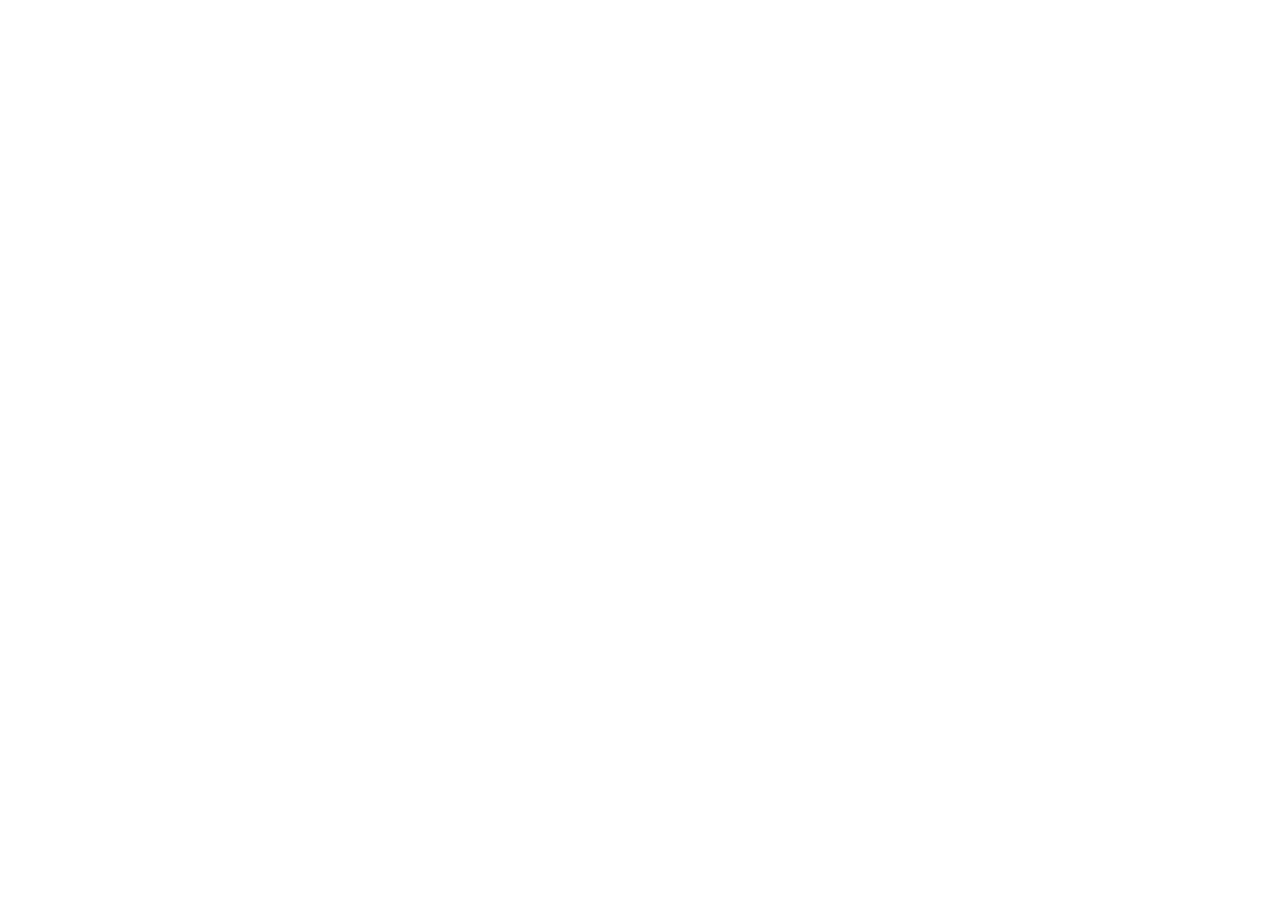
==== Web/index.html @ e0dead65 "Adiciona páginas e estilos apenas." ====
<!DOCTYPE html>
<html lang="pt-br">
<head>
    <meta charset="UTF-8">
    <meta name="viewport" content="width=device-width, initial-scale=1.0">
    <title>Voltrack</title>
</head>
<body>
    
</body>
</html>
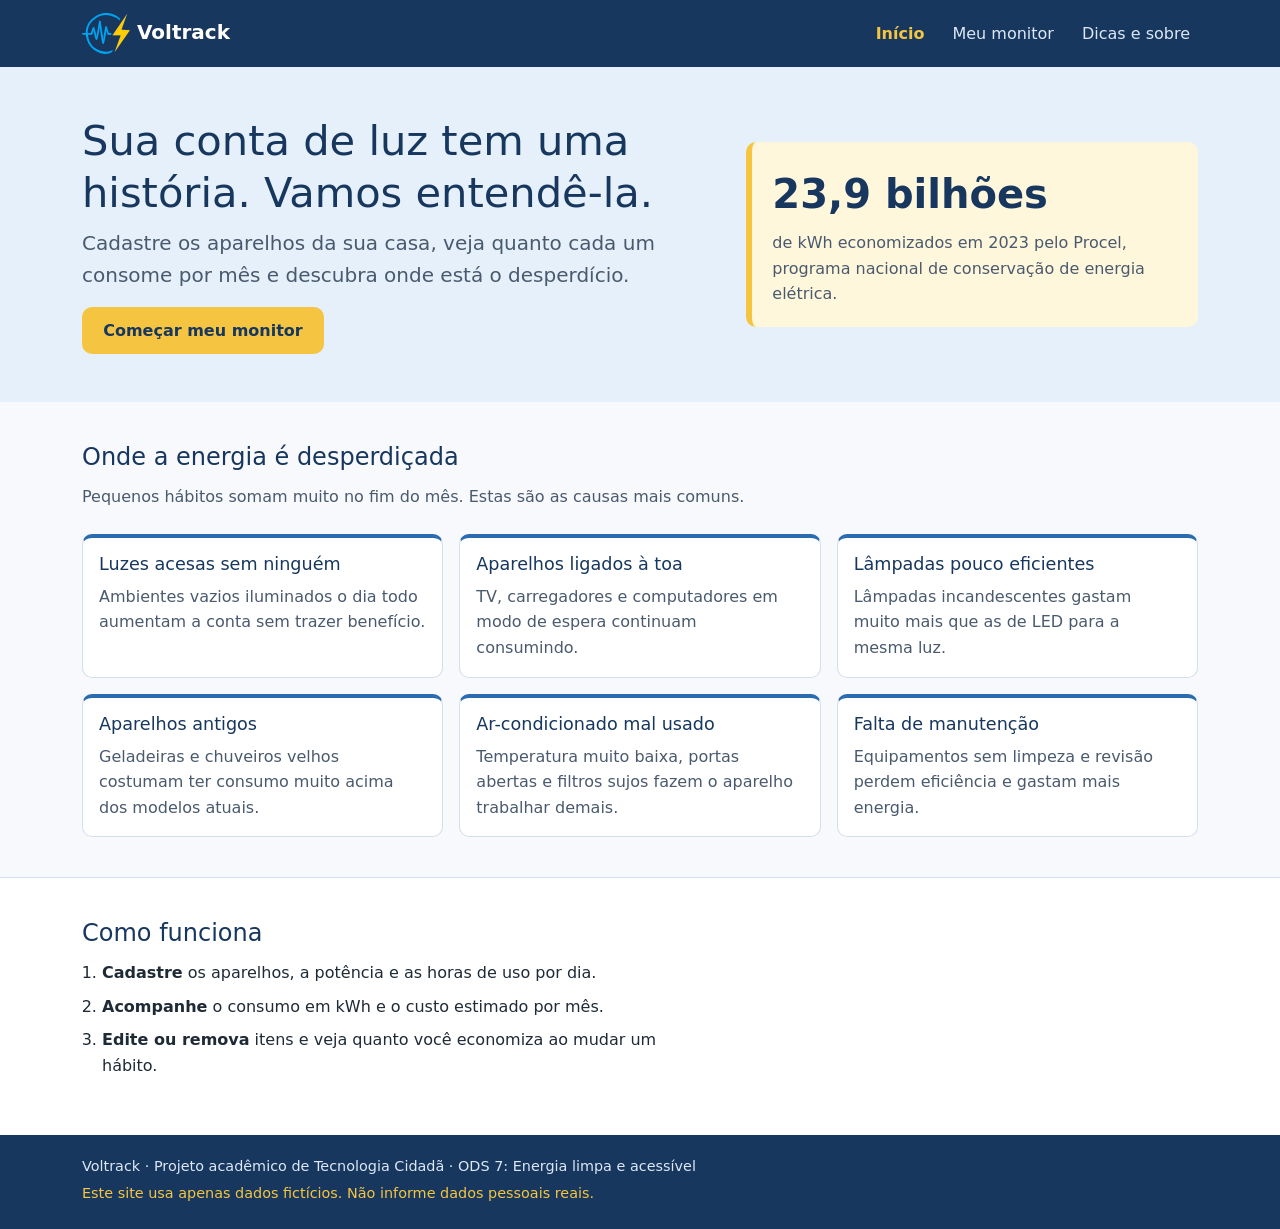
==== commit c0a5ee8f: "Adiciona Index, Estilos e logo. Escreve Readme" ====
--- a/Web/index.html
+++ b/Web/index.html
@@ -1,11 +1,127 @@
 <!DOCTYPE html>
-<html lang="pt-br">
+<html lang="pt-BR">
 <head>
-    <meta charset="UTF-8">
-    <meta name="viewport" content="width=device-width, initial-scale=1.0">
-    <title>Voltrack</title>
+  <meta charset="UTF-8">
+  <meta name="viewport" content="width=device-width, initial-scale=1">
+  <meta name="description" content="Voltrack: acompanhe o consumo dos aparelhos da sua casa e reduza o desperdício de energia elétrica.">
+  <title>Voltrack | Início</title>
+  <!-- Bootstrap (biblioteca de terceiros, citar no relatório) -->
+  <link href="https://cdn.jsdelivr.net/npm/bootstrap@5.3.3/dist/css/bootstrap.min.css" rel="stylesheet">
+  <link rel="stylesheet" href="styles/styles.css">
 </head>
 <body>
-    
+
+  <a class="skip-link" href="#conteudo">Ir para o conteúdo</a>
+
+  <header class="site-header">
+    <!-- Navbar do Bootstrap (uso exigido pela atividade) -->
+    <nav class="navbar navbar-expand" aria-label="Navegação principal">
+      <div class="container">
+        <a class="navbar-brand" href="index.html">
+          <img src="img/LOGO_Voltrack.svg" alt="Voltrack" width="48" height="41"> Voltrack
+        </a>
+        <ul class="navbar-nav ms-auto">
+            <li class="nav-item"><a class="nav-link active" aria-current="page" href="index.html">Início</a></li>
+            <li class="nav-item"><a class="nav-link" href="monitor.html">Meu monitor</a></li>
+            <li class="nav-item"><a class="nav-link" href="sobre.html">Dicas e sobre</a></li>
+          </ul>
+      </div>
+    </nav>
+  </header>
+
+  <main id="conteudo">
+
+    <section class="hero">
+      <div class="container hero-grid">
+        <div class="hero-text">
+          <h1>Sua conta de luz tem uma história. Vamos entendê-la.</h1>
+          <p class="lead">Cadastre os aparelhos da sua casa, veja quanto cada um consome por mês e descubra onde está o desperdício.</p>
+          <a class="btn btn-destaque" href="monitor.html">Começar meu monitor</a>
+        </div>
+        <aside class="hero-dado" aria-label="Dado público">
+          <p class="dado-numero">23,9 bilhões</p>
+          <p class="dado-legenda">de kWh economizados em 2023 pelo Procel, programa nacional de conservação de energia elétrica.</p>
+        </aside>
+      </div>
+    </section>
+
+    <section class="secao" aria-labelledby="titulo-causas">
+      <div class="container">
+        <h2 id="titulo-causas">Onde a energia é desperdiçada</h2>
+        <p class="secao-intro">Pequenos hábitos somam muito no fim do mês. Estas são as causas mais comuns.</p>
+
+        <!-- Grid e cards do Bootstrap -->
+        <div class="row g-3">
+          <div class="col-12 col-sm-6 col-lg-4">
+            <article class="card card-causa h-100">
+              <div class="card-body">
+                <h3 class="card-title">Luzes acesas sem ninguém</h3>
+                <p class="card-text">Ambientes vazios iluminados o dia todo aumentam a conta sem trazer benefício.</p>
+              </div>
+            </article>
+          </div>
+          <div class="col-12 col-sm-6 col-lg-4">
+            <article class="card card-causa h-100">
+              <div class="card-body">
+                <h3 class="card-title">Aparelhos ligados à toa</h3>
+                <p class="card-text">TV, carregadores e computadores em modo de espera continuam consumindo.</p>
+              </div>
+            </article>
+          </div>
+          <div class="col-12 col-sm-6 col-lg-4">
+            <article class="card card-causa h-100">
+              <div class="card-body">
+                <h3 class="card-title">Lâmpadas pouco eficientes</h3>
+                <p class="card-text">Lâmpadas incandescentes gastam muito mais que as de LED para a mesma luz.</p>
+              </div>
+            </article>
+          </div>
+          <div class="col-12 col-sm-6 col-lg-4">
+            <article class="card card-causa h-100">
+              <div class="card-body">
+                <h3 class="card-title">Aparelhos antigos</h3>
+                <p class="card-text">Geladeiras e chuveiros velhos costumam ter consumo muito acima dos modelos atuais.</p>
+              </div>
+            </article>
+          </div>
+          <div class="col-12 col-sm-6 col-lg-4">
+            <article class="card card-causa h-100">
+              <div class="card-body">
+                <h3 class="card-title">Ar-condicionado mal usado</h3>
+                <p class="card-text">Temperatura muito baixa, portas abertas e filtros sujos fazem o aparelho trabalhar demais.</p>
+              </div>
+            </article>
+          </div>
+          <div class="col-12 col-sm-6 col-lg-4">
+            <article class="card card-causa h-100">
+              <div class="card-body">
+                <h3 class="card-title">Falta de manutenção</h3>
+                <p class="card-text">Equipamentos sem limpeza e revisão perdem eficiência e gastam mais energia.</p>
+              </div>
+            </article>
+          </div>
+        </div>
+      </div>
+    </section>
+
+    <section class="secao secao-passos" aria-labelledby="titulo-como">
+      <div class="container">
+        <h2 id="titulo-como">Como funciona</h2>
+        <ol class="passos">
+          <li><strong>Cadastre</strong> os aparelhos, a potência e as horas de uso por dia.</li>
+          <li><strong>Acompanhe</strong> o consumo em kWh e o custo estimado por mês.</li>
+          <li><strong>Edite ou remova</strong> itens e veja quanto você economiza ao mudar um hábito.</li>
+        </ol>
+      </div>
+    </section>
+
+  </main>
+
+  <footer class="site-footer">
+    <div class="container">
+      <p>Voltrack · Projeto acadêmico de Tecnologia Cidadã · ODS 7: Energia limpa e acessível</p>
+      <p class="footer-nota">Este site usa apenas dados fictícios. Não informe dados pessoais reais.</p>
+    </div>
+  </footer>
 </body>
-</html>+</html>
--- a/Web/styles/styles.css
+++ b/Web/styles/styles.css
@@ -0,0 +1,256 @@
+/* =========================================================
+   Voltrack - Folha de estilo (Mobile First)
+   Ordem: variáveis > base > componentes > media queries
+   ========================================================= */
+
+/* ---------- 1. Variáveis (paleta azul + amarelo, confortável) ---------- */
+:root {
+  --azul-escuro: #17375e;   /* textos de destaque, rodapé */
+  --azul: #2b6cb0;          /* cor principal */
+  --azul-claro: #e6f0fa;    /* fundos suaves */
+  --amarelo: #f5c542;       /* destaque / botões */
+  --amarelo-escuro: #e0ae22;
+  --amarelo-claro: #fff7dc; /* fundo de avisos */
+  --fundo: #f7f9fc;
+  --texto: #1f2a37;
+  --texto-suave: #4a5a6e;
+  --borda: #d5dfeb;
+  --erro: #b42318;
+  --sucesso: #1a7f4b;
+  --raio: 10px;
+}
+
+/* ---------- 2. Base ---------- */
+*, *::before, *::after { box-sizing: border-box; }
+
+body {
+  margin: 0;
+  font-family: "Segoe UI", system-ui, -apple-system, Roboto, Arial, sans-serif;
+  font-size: 1rem;
+  line-height: 1.6;
+  color: var(--texto);
+  background: var(--fundo);
+  /* Rodapé sempre embaixo, mesmo em páginas curtas */
+  min-height: 100vh;
+  display: flex;
+  flex-direction: column;
+}
+main { flex: 1; }
+
+h1, h2, h3 { color: var(--azul-escuro); line-height: 1.25; }
+h1 { font-size: 1.75rem; margin: 0 0 .5rem; }
+h2 { font-size: 1.35rem; margin: 0 0 .75rem; }
+h3 { font-size: 1.1rem; }
+p { max-width: 70ch; }
+
+a:focus-visible, button:focus-visible, input:focus-visible, select:focus-visible {
+  outline: 3px solid var(--amarelo-escuro);
+  outline-offset: 2px;
+}
+
+.skip-link {
+  position: absolute; left: -999px; top: 0;
+  background: var(--amarelo); color: var(--azul-escuro);
+  padding: .5rem 1rem; z-index: 100;
+}
+.skip-link:focus { left: 0; }
+
+/* ---------- 3. Cabeçalho e navbar (Bootstrap personalizado) ---------- */
+.site-header { background: var(--azul-escuro); }
+.navbar .navbar-brand { color: #fff; font-weight: 700; }
+.navbar .navbar-brand:hover { color: var(--amarelo); }
+.brand-mark { color: var(--amarelo); }
+.navbar-nav { flex-wrap: wrap; gap: 0 .75rem; }  /* menu sempre visível, sem JS */
+.navbar .nav-link { color: #dce8f6; padding: .6rem .5rem; }
+.navbar .nav-link:hover { color: #fff; }
+.navbar .nav-link.active {
+  color: var(--amarelo);
+  font-weight: 600;
+}
+
+/* ---------- 4. Botões ---------- */
+.btn-destaque {
+  background: var(--amarelo);
+  color: var(--azul-escuro);
+  font-weight: 600;
+  border: 2px solid var(--amarelo);
+  padding: .6rem 1.2rem;
+  border-radius: var(--raio);
+}
+.btn-destaque:hover { background: var(--amarelo-escuro); border-color: var(--amarelo-escuro); color: var(--azul-escuro); }
+
+.btn-secundario {
+  background: transparent;
+  color: var(--azul);
+  border: 2px solid var(--azul);
+  padding: .6rem 1.2rem;
+  border-radius: var(--raio);
+  font-weight: 600;
+}
+.btn-secundario:hover { background: var(--azul-claro); color: var(--azul-escuro); }
+
+/* ---------- 5. Página inicial ---------- */
+.hero { background: var(--azul-claro); padding: 2rem 0; }
+.hero-grid { display: grid; gap: 1.5rem; }
+.hero-text .lead { color: var(--texto-suave); }
+
+.hero-dado {
+  background: var(--amarelo-claro);
+  border-left: 6px solid var(--amarelo);
+  border-radius: var(--raio);
+  padding: 1.25rem;
+}
+.dado-numero { margin: 0; font-size: 2rem; font-weight: 700; color: var(--azul-escuro); }
+.dado-legenda { margin: .25rem 0 0; color: var(--texto-suave); }
+
+.secao { padding: 2.5rem 0; }
+.secao-intro { color: var(--texto-suave); margin-bottom: 1.5rem; }
+.secao-passos { background: #fff; border-top: 1px solid var(--borda); }
+
+.card-causa { border: 1px solid var(--borda); border-radius: var(--raio); border-top: 4px solid var(--azul); }
+.card-causa .card-title { color: var(--azul-escuro); }
+.card-causa .card-text { color: var(--texto-suave); }
+
+.passos { padding-left: 1.25rem; max-width: 60ch; }
+.passos li { margin-bottom: .5rem; }
+
+/* ---------- 6. Página do monitor ---------- */
+.pagina-monitor, .pagina-sobre { padding-top: 2rem; padding-bottom: 2.5rem; }
+
+/* Mobile: tudo em uma coluna */
+.monitor-grid { display: grid; gap: 1.25rem; }
+
+.painel {
+  background: #fff;
+  border: 1px solid var(--borda);
+  border-radius: var(--raio);
+  padding: 1.25rem;
+}
+.painel-resumo { background: var(--azul-claro); border-color: #c5d9ee; }
+
+/* Formulário */
+.campo { margin-bottom: 1rem; }
+.campo label { display: block; font-weight: 600; margin-bottom: .25rem; color: var(--azul-escuro); }
+.campo input, .campo select {
+  width: 100%;
+  padding: .6rem .75rem;
+  font-size: 1rem;
+  border: 2px solid var(--borda);
+  border-radius: 8px;
+  background: #fff;
+  color: var(--texto);
+}
+.campo input:focus, .campo select:focus { border-color: var(--azul); }
+.campo input.invalido, .campo select.invalido { border-color: var(--erro); }
+.campo-duplo { display: grid; gap: 0; }
+
+.erro { color: var(--erro); font-size: .9rem; margin: .25rem 0 0; min-height: 0; }
+.erro:empty { display: none; }
+
+.aviso-privacidade {
+  background: var(--amarelo-claro);
+  border-left: 4px solid var(--amarelo);
+  padding: .6rem .8rem;
+  font-size: .9rem;
+  border-radius: 6px;
+  color: var(--texto-suave);
+}
+.acoes-form { display: flex; flex-wrap: wrap; gap: .6rem; }
+.mensagem-form { margin: .75rem 0 0; font-weight: 600; }
+.mensagem-form.sucesso { color: var(--sucesso); }
+.mensagem-form.falha { color: var(--erro); }
+.mensagem-form:empty { display: none; }
+
+/* Resumo */
+.resumo { display: grid; gap: .75rem; margin: 0 0 1rem; }
+.resumo dt { font-size: .9rem; color: var(--texto-suave); }
+.resumo dd { margin: 0; font-size: 1.5rem; font-weight: 700; color: var(--azul-escuro); }
+.dica-tarifa { font-size: .85rem; color: var(--texto-suave); margin: 0; }
+
+/* Lista de aparelhos (itens criados pelo JS) */
+.lista-aparelhos { list-style: none; margin: 0; padding: 0; display: grid; gap: .75rem; }
+.lista-aparelhos li {
+  display: flex; flex-direction: column; gap: .5rem;
+  border: 1px solid var(--borda);
+  border-left: 5px solid var(--amarelo);
+  border-radius: 8px;
+  padding: .75rem 1rem;
+}
+.item-nome { font-weight: 700; color: var(--azul-escuro); }
+.item-info { color: var(--texto-suave); font-size: .95rem; }
+.item-acoes { display: flex; gap: .5rem; }
+.item-acoes button {
+  padding: .35rem .8rem; border-radius: 6px; font-size: .9rem; font-weight: 600; cursor: pointer;
+  border: 2px solid var(--azul); background: #fff; color: var(--azul);
+}
+.item-acoes button:hover { background: var(--azul-claro); }
+.item-acoes .btn-remover { border-color: var(--erro); color: var(--erro); }
+.item-acoes .btn-remover:hover { background: #fdecea; }
+
+.vazio { color: var(--texto-suave); font-style: italic; }
+.lista-aparelhos:not(:empty) + .vazio,
+.log:not(:empty) + .vazio { display: none; } /* esconde a mensagem quando houver itens */
+
+/* Painel de registro de atividades */
+.log {
+  list-style: none; margin: 0; padding: 0;
+  max-height: 320px; overflow-y: auto;
+  font-size: .92rem;
+}
+.log li { padding: .45rem 0; border-bottom: 1px solid var(--borda); }
+.log li:last-child { border-bottom: 0; }
+.log .log-data { color: var(--azul); font-weight: 600; }
+.log .log-ok { color: var(--sucesso); }
+.log .log-erro { color: var(--erro); }
+
+/* ---------- 7. Página sobre ---------- */
+.secao-interna { margin-top: 2rem; }
+.dicas-grid { list-style: none; padding: 0; margin: 0; display: grid; gap: .75rem; }
+.dicas-grid li {
+  background: #fff; border: 1px solid var(--borda);
+  border-left: 5px solid var(--amarelo);
+  border-radius: 8px; padding: .75rem 1rem;
+}
+
+/* ---------- 8. Rodapé ---------- */
+.site-footer { background: var(--azul-escuro); color: #dce8f6; padding: 1.25rem 0; font-size: .9rem; }
+.site-footer p { margin: 0 0 .25rem; }
+.footer-nota { color: var(--amarelo); }
+
+/* =========================================================
+   Media queries (Mobile First: de baixo para cima)
+   Testar em: celular (~375px), tablet (~768px), desktop (~1200px)
+   ========================================================= */
+
+/* Tablet */
+@media (min-width: 768px) {
+  h1 { font-size: 2.25rem; }
+  h2 { font-size: 1.5rem; }
+
+  .hero { padding: 3rem 0; }
+  .hero-grid { grid-template-columns: 1.4fr 1fr; align-items: center; gap: 2rem; }
+
+  .campo-duplo { grid-template-columns: 1fr 1fr; gap: 1rem; }
+  .resumo { grid-template-columns: repeat(3, 1fr); }
+
+  .monitor-grid { grid-template-columns: 1fr 1fr; }
+  .painel-resumo, .painel-lista { grid-column: 1 / -1; }
+
+  .dicas-grid { grid-template-columns: 1fr 1fr; }
+
+  .lista-aparelhos li { flex-direction: row; align-items: center; justify-content: space-between; }
+}
+
+/* Desktop */
+@media (min-width: 1100px) {
+  h1 { font-size: 2.6rem; }
+
+  /* Formulário e resumo lado a lado; lista e log lado a lado */
+  .monitor-grid { grid-template-columns: 1.2fr 1fr; align-items: start; }
+  .painel-resumo { grid-column: auto; }
+  .painel-lista { grid-column: auto; }
+  .painel-log { grid-column: auto; }
+
+  .dicas-grid { grid-template-columns: repeat(3, 1fr); }
+  .dado-numero { font-size: 2.5rem; }
+}
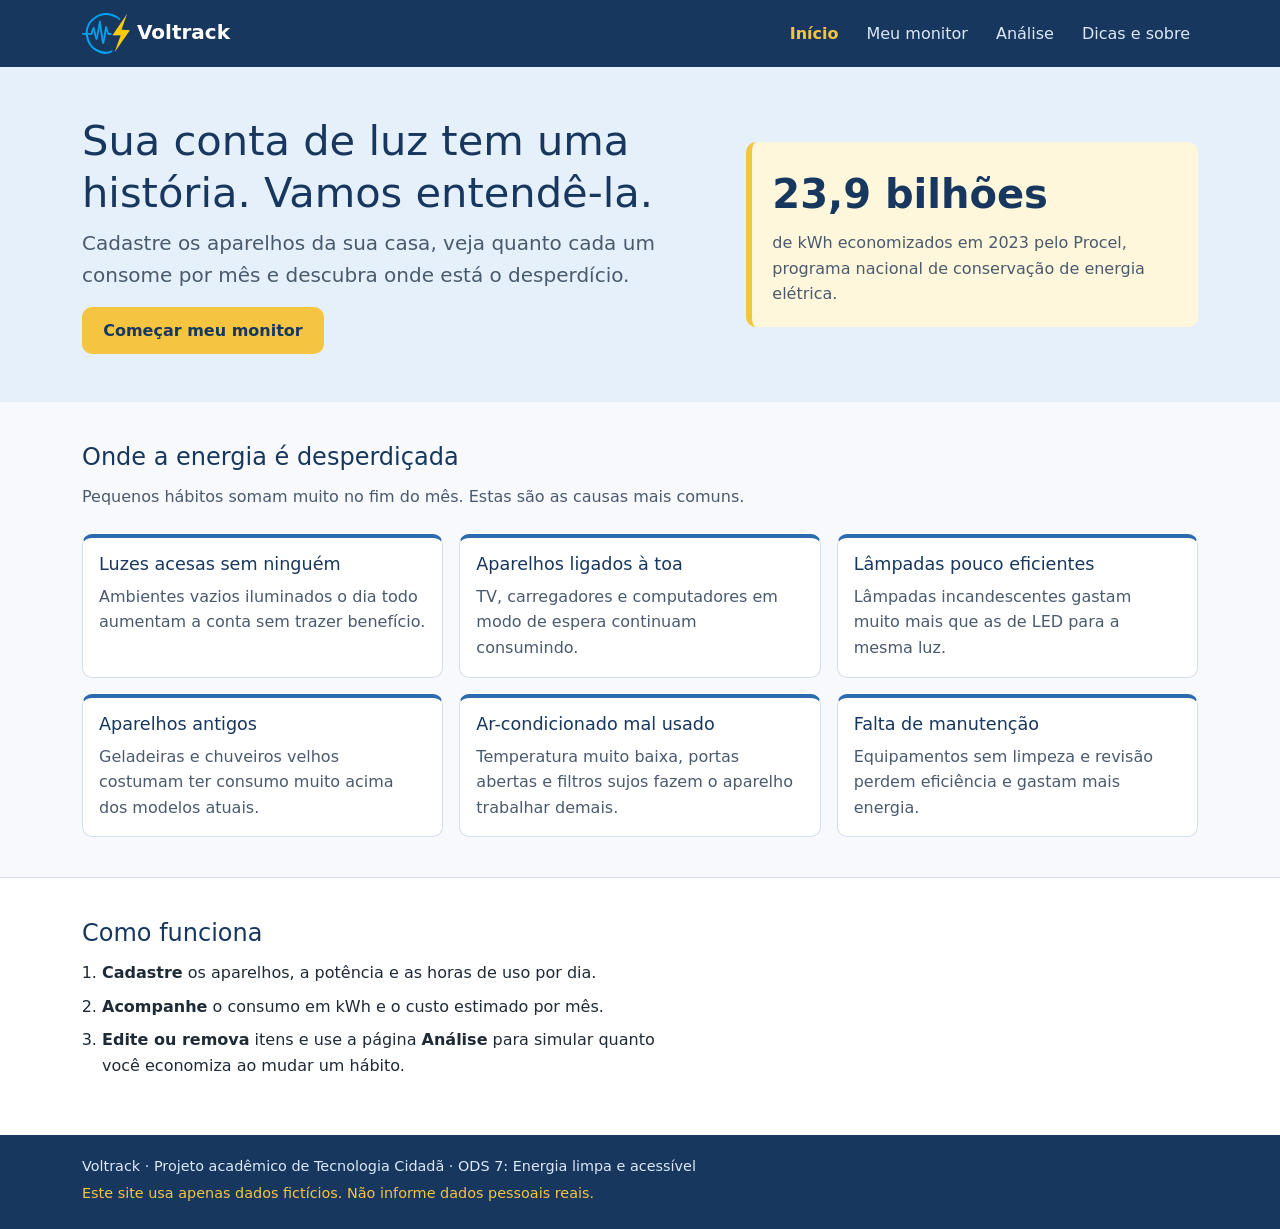
==== commit 1da010b3: "Implementa JavaScript e adiciona analise.html" ====
--- a/Web/index.html
+++ b/Web/index.html
@@ -15,16 +15,24 @@
 
   <header class="site-header">
     <!-- Navbar do Bootstrap (uso exigido pela atividade) -->
-    <nav class="navbar navbar-expand" aria-label="Navegação principal">
+    <nav class="navbar navbar-expand-md" aria-label="Navegação principal">
       <div class="container">
         <a class="navbar-brand" href="index.html">
           <img src="img/LOGO_Voltrack.svg" alt="Voltrack" width="48" height="41"> Voltrack
         </a>
-        <ul class="navbar-nav ms-auto">
+        <button class="navbar-toggler" type="button" data-bs-toggle="collapse"
+                data-bs-target="#menu" aria-controls="menu" aria-expanded="false"
+                aria-label="Abrir menu">
+          <span class="navbar-toggler-icon"></span>
+        </button>
+        <div class="collapse navbar-collapse" id="menu">
+          <ul class="navbar-nav ms-auto">
             <li class="nav-item"><a class="nav-link active" aria-current="page" href="index.html">Início</a></li>
             <li class="nav-item"><a class="nav-link" href="monitor.html">Meu monitor</a></li>
+            <li class="nav-item"><a class="nav-link" href="analise.html">Análise</a></li>
             <li class="nav-item"><a class="nav-link" href="sobre.html">Dicas e sobre</a></li>
           </ul>
+        </div>
       </div>
     </nav>
   </header>
@@ -110,7 +118,7 @@
         <ol class="passos">
           <li><strong>Cadastre</strong> os aparelhos, a potência e as horas de uso por dia.</li>
           <li><strong>Acompanhe</strong> o consumo em kWh e o custo estimado por mês.</li>
-          <li><strong>Edite ou remova</strong> itens e veja quanto você economiza ao mudar um hábito.</li>
+          <li><strong>Edite ou remova</strong> itens e use a página <strong>Análise</strong> para simular quanto você economiza ao mudar um hábito.</li>
         </ol>
       </div>
     </section>
@@ -123,5 +131,7 @@
       <p class="footer-nota">Este site usa apenas dados fictícios. Não informe dados pessoais reais.</p>
     </div>
   </footer>
+
+  <script src="https://cdn.jsdelivr.net/npm/bootstrap@5.3.3/dist/js/bootstrap.bundle.min.js"></script>
 </body>
 </html>
--- a/Web/styles/styles.css
+++ b/Web/styles/styles.css
@@ -60,7 +60,11 @@
 .navbar .navbar-brand { color: #fff; font-weight: 700; }
 .navbar .navbar-brand:hover { color: var(--amarelo); }
 .brand-mark { color: var(--amarelo); }
-.navbar-nav { flex-wrap: wrap; gap: 0 .75rem; }  /* menu sempre visível, sem JS */
+.navbar-toggler { border-color: rgba(255,255,255,.5); }
+.navbar-toggler-icon {
+  background-image: url("data:image/svg+xml,%3csvg xmlns='http://www.w3.org/2000/svg' viewBox='0 0 30 30'%3e%3cpath stroke='white' stroke-linecap='round' stroke-miterlimit='10' stroke-width='2' d='M4 7h22M4 15h22M4 23h22'/%3e%3c/svg%3e");
+}
+.navbar-nav { gap: 0 .75rem; }
 .navbar .nav-link { color: #dce8f6; padding: .6rem .5rem; }
 .navbar .nav-link:hover { color: #fff; }
 .navbar .nav-link.active {
@@ -203,6 +207,32 @@
 .log .log-ok { color: var(--sucesso); }
 .log .log-erro { color: var(--erro); }
 
+
+/* ---------- 6b. Itens da lista (criados pelo JS) ---------- */
+.item-texto { display: flex; flex-direction: column; }
+.item-info { overflow-wrap: anywhere; }
+.btn-remover { font-family: inherit; }
+
+/* ---------- 6c. Página de análise ---------- */
+.pagina-analise { padding-top: 2rem; padding-bottom: 2.5rem; }
+.analise-grid { display: grid; gap: 1.25rem; }
+
+.barras { list-style: none; margin: 0; padding: 0; display: grid; gap: .9rem; }
+.linha-barra { display: grid; gap: .25rem; }
+.barra-rotulo { font-weight: 600; color: var(--azul-escuro); }
+.barra { display: block; height: 14px; background: var(--azul-claro); border-radius: 999px; overflow: hidden; }
+.barra-preenchimento { display: block; height: 100%; background: var(--amarelo); border-radius: 999px; min-width: 4px; }
+.barra-valor { font-size: .9rem; color: var(--texto-suave); }
+
+.top-lista { padding-left: 1.25rem; margin: 0; display: grid; gap: .6rem; }
+.top-lista li::marker { color: var(--azul); font-weight: 700; }
+
+.resultado-sim {
+  margin-top: 1.25rem; padding: 1rem;
+  background: var(--amarelo-claro); border-left: 6px solid var(--amarelo); border-radius: var(--raio);
+}
+.resultado-sim h3 { margin-top: 0; }
+
 /* ---------- 7. Página sobre ---------- */
 .secao-interna { margin-top: 2rem; }
 .dicas-grid { list-style: none; padding: 0; margin: 0; display: grid; gap: .75rem; }
@@ -238,6 +268,11 @@
 
   .dicas-grid { grid-template-columns: 1fr 1fr; }
 
+  .analise-grid { grid-template-columns: 1fr 1fr; align-items: start; }
+  .painel-sim { grid-column: 1 / -1; }
+  .linha-barra { grid-template-columns: 7rem 1fr; }
+  .barra-valor { grid-column: 2; }
+
   .lista-aparelhos li { flex-direction: row; align-items: center; justify-content: space-between; }
 }
 
@@ -252,5 +287,7 @@
   .painel-log { grid-column: auto; }
 
   .dicas-grid { grid-template-columns: repeat(3, 1fr); }
+  .linha-barra { grid-template-columns: 8rem 1fr 11rem; }
+  .barra-valor { grid-column: auto; text-align: right; }
   .dado-numero { font-size: 2.5rem; }
 }
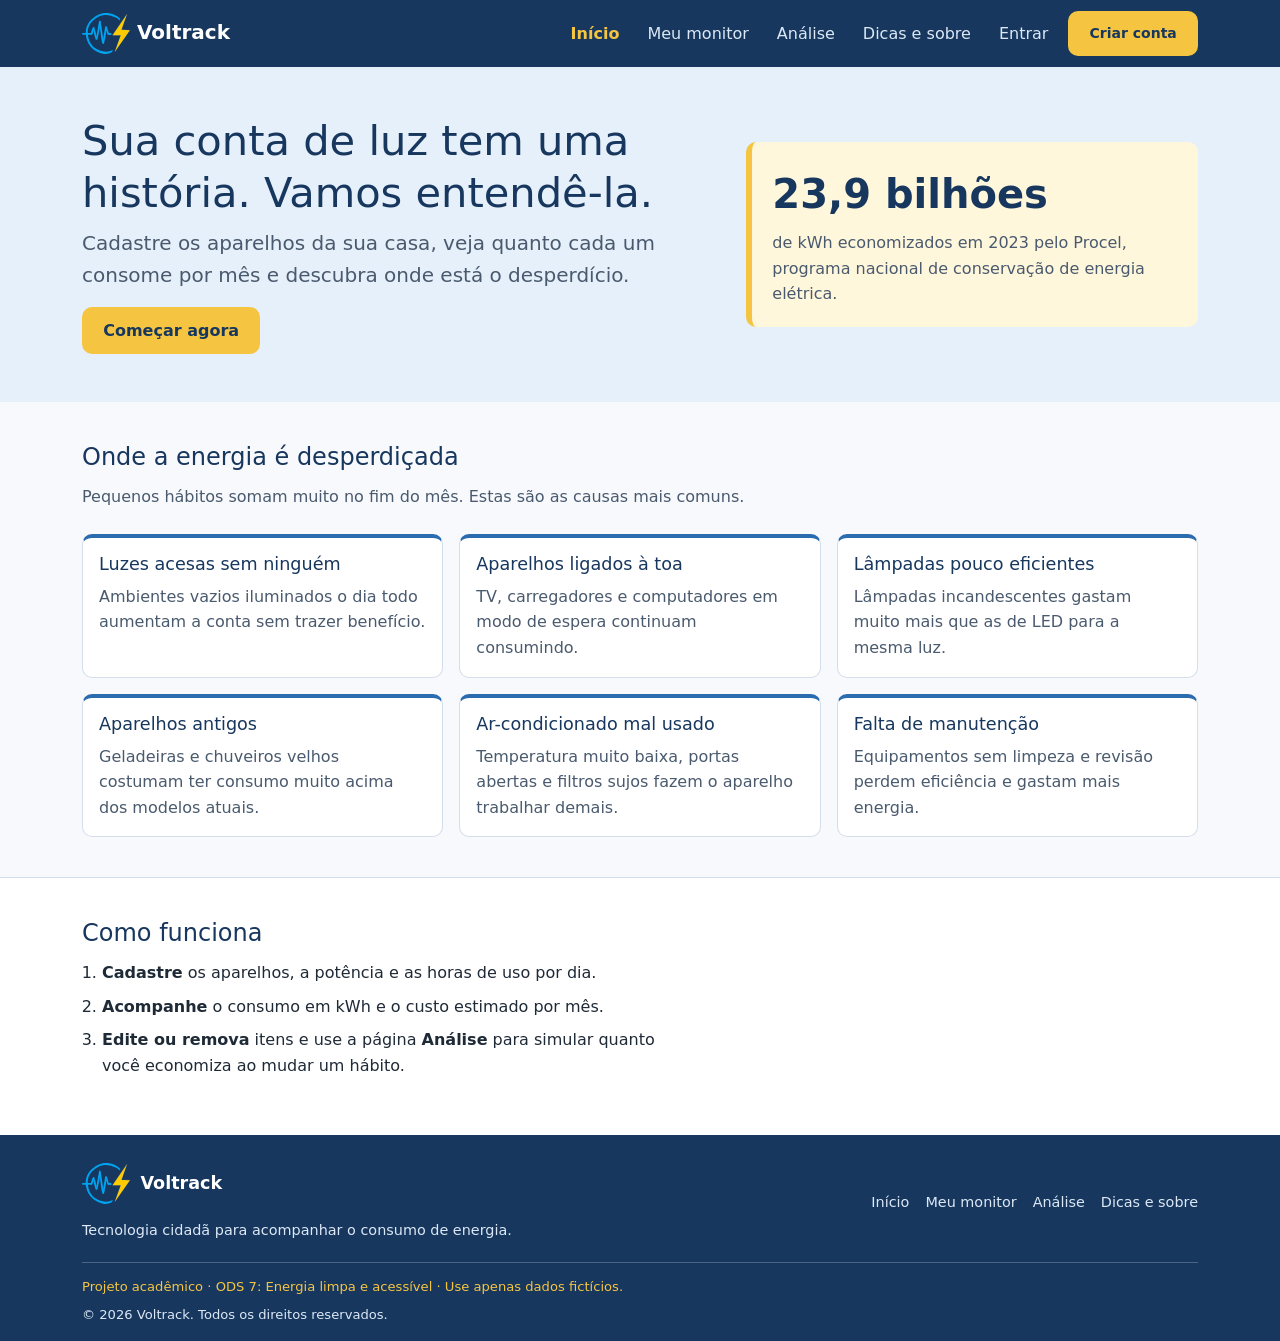
==== commit 13a18ab9: "Implementa Cadastro e Login de usuário" ====
--- a/Web/index.html
+++ b/Web/index.html
@@ -26,7 +26,8 @@
           <span class="navbar-toggler-icon"></span>
         </button>
         <div class="collapse navbar-collapse" id="menu">
-          <ul class="navbar-nav ms-auto">
+          <!-- Os itens de login/cadastro/sair são adicionados por js/nav.js -->
+          <ul class="navbar-nav ms-auto align-items-md-center" id="menu-lista">
             <li class="nav-item"><a class="nav-link active" aria-current="page" href="index.html">Início</a></li>
             <li class="nav-item"><a class="nav-link" href="monitor.html">Meu monitor</a></li>
             <li class="nav-item"><a class="nav-link" href="analise.html">Análise</a></li>
@@ -44,7 +45,7 @@
         <div class="hero-text">
           <h1>Sua conta de luz tem uma história. Vamos entendê-la.</h1>
           <p class="lead">Cadastre os aparelhos da sua casa, veja quanto cada um consome por mês e descubra onde está o desperdício.</p>
-          <a class="btn btn-destaque" href="monitor.html">Começar meu monitor</a>
+          <a class="btn btn-destaque" href="cadastro.html">Começar agora</a>
         </div>
         <aside class="hero-dado" aria-label="Dado público">
           <p class="dado-numero">23,9 bilhões</p>
@@ -127,11 +128,30 @@
 
   <footer class="site-footer">
     <div class="container">
-      <p>Voltrack · Projeto acadêmico de Tecnologia Cidadã · ODS 7: Energia limpa e acessível</p>
-      <p class="footer-nota">Este site usa apenas dados fictícios. Não informe dados pessoais reais.</p>
+      <div class="footer-main">
+        <div class="footer-identidade">
+          <a class="footer-brand" href="index.html">
+            <img src="img/LOGO_Voltrack.svg" alt="" width="48" height="41">
+            <span>Voltrack</span>
+          </a>
+          <p class="footer-descricao">Tecnologia cidadã para acompanhar o consumo de energia.</p>
+        </div>
+        <nav class="footer-nav" aria-label="Links do rodapé">
+          <a href="index.html">Início</a>
+          <a href="monitor.html">Meu monitor</a>
+          <a href="analise.html">Análise</a>
+          <a href="sobre.html">Dicas e sobre</a>
+        </nav>
+      </div>
+      <div class="footer-meta">
+        <p class="footer-nota">Projeto acadêmico · ODS 7: Energia limpa e acessível · Use apenas dados fictícios.</p>
+        <p class="footer-copy">© 2026 Voltrack. Todos os direitos reservados.</p>
+      </div>
     </div>
   </footer>
 
   <script src="https://cdn.jsdelivr.net/npm/bootstrap@5.3.3/dist/js/bootstrap.bundle.min.js"></script>
+  <script src="js/auth.js" defer></script>
+  <script src="js/nav.js" defer></script>
 </body>
 </html>
--- a/Web/styles/styles.css
+++ b/Web/styles/styles.css
@@ -144,6 +144,9 @@
   background: #fff;
   color: var(--texto);
 }
+.campo-check { display: flex; align-items: center; gap: .5rem; }
+.campo-check input[type="checkbox"] { width: 1rem; height: 1rem; flex: 0 0 auto; margin: 0; padding: 0; }
+.campo-check label { display: inline; margin: 0; }
 .campo input:focus, .campo select:focus { border-color: var(--azul); }
 .campo input.invalido, .campo select.invalido { border-color: var(--erro); }
 .campo-duplo { display: grid; gap: 0; }
@@ -243,9 +246,19 @@
 }
 
 /* ---------- 8. Rodapé ---------- */
-.site-footer { background: var(--azul-escuro); color: #dce8f6; padding: 1.25rem 0; font-size: .9rem; }
-.site-footer p { margin: 0 0 .25rem; }
+.site-footer { background: var(--azul-escuro); color: #dce8f6; padding: 1.75rem 0 1rem; font-size: .9rem; }
+.site-footer p { margin: 0; }
+.footer-main { display: grid; gap: 1.25rem; }
+.footer-brand { display: inline-flex; align-items: center; gap: .65rem; color: #fff; font-size: 1.1rem; font-weight: 700; text-decoration: none; }
+.footer-brand:hover { color: var(--amarelo); }
+.footer-brand img { display: block; width: 48px; height: 41px; object-fit: contain; }
+.footer-descricao { margin-top: .5rem !important; color: #dce8f6; }
+.footer-nav { display: flex; flex-wrap: wrap; gap: .4rem 1rem; }
+.footer-nav a { color: #dce8f6; text-decoration: none; }
+.footer-nav a:hover { color: var(--amarelo); text-decoration: underline; }
+.footer-meta { display: grid; gap: .4rem; margin-top: 1.25rem; padding-top: .85rem; border-top: 1px solid rgba(220,232,246,.25); font-size: .82rem; }
 .footer-nota { color: var(--amarelo); }
+.footer-copy { color: #dce8f6; }
 
 /* =========================================================
    Media queries (Mobile First: de baixo para cima)
@@ -256,6 +269,9 @@
 @media (min-width: 768px) {
   h1 { font-size: 2.25rem; }
   h2 { font-size: 1.5rem; }
+
+  .footer-main { grid-template-columns: minmax(0, 1fr) auto; align-items: center; }
+  .footer-nav { justify-content: flex-end; }
 
   .hero { padding: 3rem 0; }
   .hero-grid { grid-template-columns: 1.4fr 1fr; align-items: center; gap: 2rem; }
